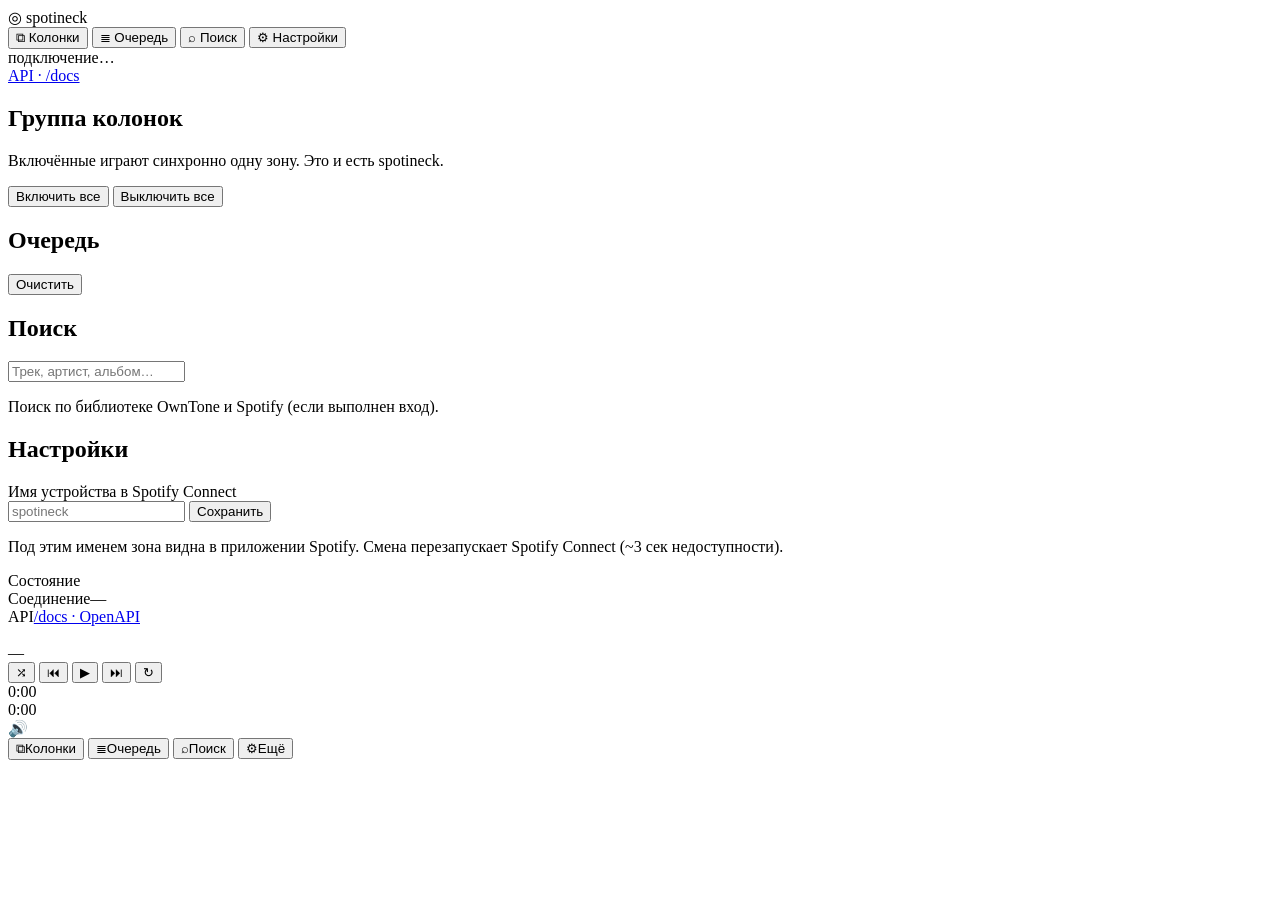
==== api/app/static/index.html @ 07d91592 "feat: spotineck — synced multiroom zone over spotify connect and airplay" ====
<!DOCTYPE html>
<html lang="ru">
<head>
  <meta charset="UTF-8" />
  <meta name="viewport" content="width=device-width, initial-scale=1.0, maximum-scale=1, viewport-fit=cover" />
  <meta name="theme-color" content="#000000" />
  <title>spotineck</title>
  <link rel="stylesheet" href="/styles.css" />
</head>
<body>
  <div id="app">
    <!-- Sidebar (desktop) -->
    <aside class="sidebar">
      <div class="brand"><span class="logo">◎</span> spotineck</div>
      <nav class="nav">
        <button class="nav-item active" data-view="speakers"><span class="ic">⧉</span> Колонки</button>
        <button class="nav-item" data-view="queue"><span class="ic">≣</span> Очередь</button>
        <button class="nav-item" data-view="search"><span class="ic">⌕</span> Поиск</button>
        <button class="nav-item" data-view="settings"><span class="ic">⚙</span> Настройки</button>
      </nav>
      <div class="sidebar-foot">
        <div class="conn"><span class="dot" id="conn-dot"></span><span id="conn-text">подключение…</span></div>
        <a href="/docs" target="_blank" class="apilink">API · /docs</a>
      </div>
    </aside>

    <!-- Main -->
    <main class="main">
      <!-- Speakers -->
      <section class="view" id="view-speakers">
        <header class="view-head">
          <h1>Группа колонок</h1>
          <p class="muted">Включённые играют синхронно одну зону. Это и есть spotineck.</p>
        </header>
        <div class="speakers-actions">
          <button id="btn-all-on" class="chip">Включить все</button>
          <button id="btn-all-off" class="chip">Выключить все</button>
        </div>
        <div id="speakers-list" class="speakers-grid"></div>
      </section>

      <!-- Queue -->
      <section class="view hidden" id="view-queue">
        <header class="view-head"><h1>Очередь</h1><button id="btn-clear-queue" class="chip">Очистить</button></header>
        <div id="queue-list" class="track-list"></div>
      </section>

      <!-- Search -->
      <section class="view hidden" id="view-search">
        <header class="view-head"><h1>Поиск</h1></header>
        <input id="search-input" class="search-box" placeholder="Трек, артист, альбом…" />
        <div id="search-results" class="track-list"></div>
        <p class="muted hint">Поиск по библиотеке OwnTone и Spotify (если выполнен вход).</p>
      </section>

      <!-- Settings -->
      <section class="view hidden" id="view-settings">
        <header class="view-head"><h1>Настройки</h1></header>

        <div class="card">
          <div class="card-title">Имя устройства в Spotify Connect</div>
          <div class="setting-row">
            <input id="device-name-input" class="text-input" maxlength="32" placeholder="spotineck" />
            <button id="device-name-save" class="btn-primary">Сохранить</button>
          </div>
          <p class="muted hint" id="device-name-hint">
            Под этим именем зона видна в приложении Spotify. Смена перезапускает
            Spotify Connect (~3 сек недоступности).
          </p>
        </div>

        <div class="card">
          <div class="card-title">Состояние</div>
          <div class="kv"><span class="muted">Соединение</span><span id="set-conn">—</span></div>
          <div class="kv"><span class="muted">API</span><a href="/docs" target="_blank" class="apilink">/docs · OpenAPI</a></div>
        </div>
      </section>
    </main>
  </div>

  <!-- Now playing -->
  <footer class="nowbar">
    <div class="np-track">
      <img id="np-art" class="np-art" alt="" />
      <div class="np-meta">
        <div id="np-title" class="np-title">—</div>
        <div id="np-artist" class="np-artist muted"></div>
      </div>
    </div>
    <div class="np-center">
      <div class="np-controls">
        <button id="c-shuffle" class="ctl" title="Перемешать">⤮</button>
        <button id="c-prev" class="ctl" title="Назад">⏮</button>
        <button id="c-play" class="ctl play" title="Play/Pause">▶</button>
        <button id="c-next" class="ctl" title="Вперёд">⏭</button>
        <button id="c-repeat" class="ctl" title="Повтор">↻</button>
      </div>
      <div class="np-seek">
        <span id="t-cur" class="t">0:00</span>
        <div class="bar" id="seek-bar"><div class="bar-fill" id="seek-fill"></div></div>
        <span id="t-len" class="t">0:00</span>
      </div>
    </div>
    <div class="np-right">
      <span class="vol-ic">🔊</span>
      <div class="bar vol" id="vol-bar"><div class="bar-fill" id="vol-fill"></div></div>
    </div>
  </footer>

  <!-- Bottom nav (mobile) -->
  <nav class="mobile-nav">
    <button class="mnav-item active" data-view="speakers"><span class="ic">⧉</span><span>Колонки</span></button>
    <button class="mnav-item" data-view="queue"><span class="ic">≣</span><span>Очередь</span></button>
    <button class="mnav-item" data-view="search"><span class="ic">⌕</span><span>Поиск</span></button>
    <button class="mnav-item" data-view="settings"><span class="ic">⚙</span><span>Ещё</span></button>
  </nav>

  <script src="/app.js"></script>
</body>
</html>
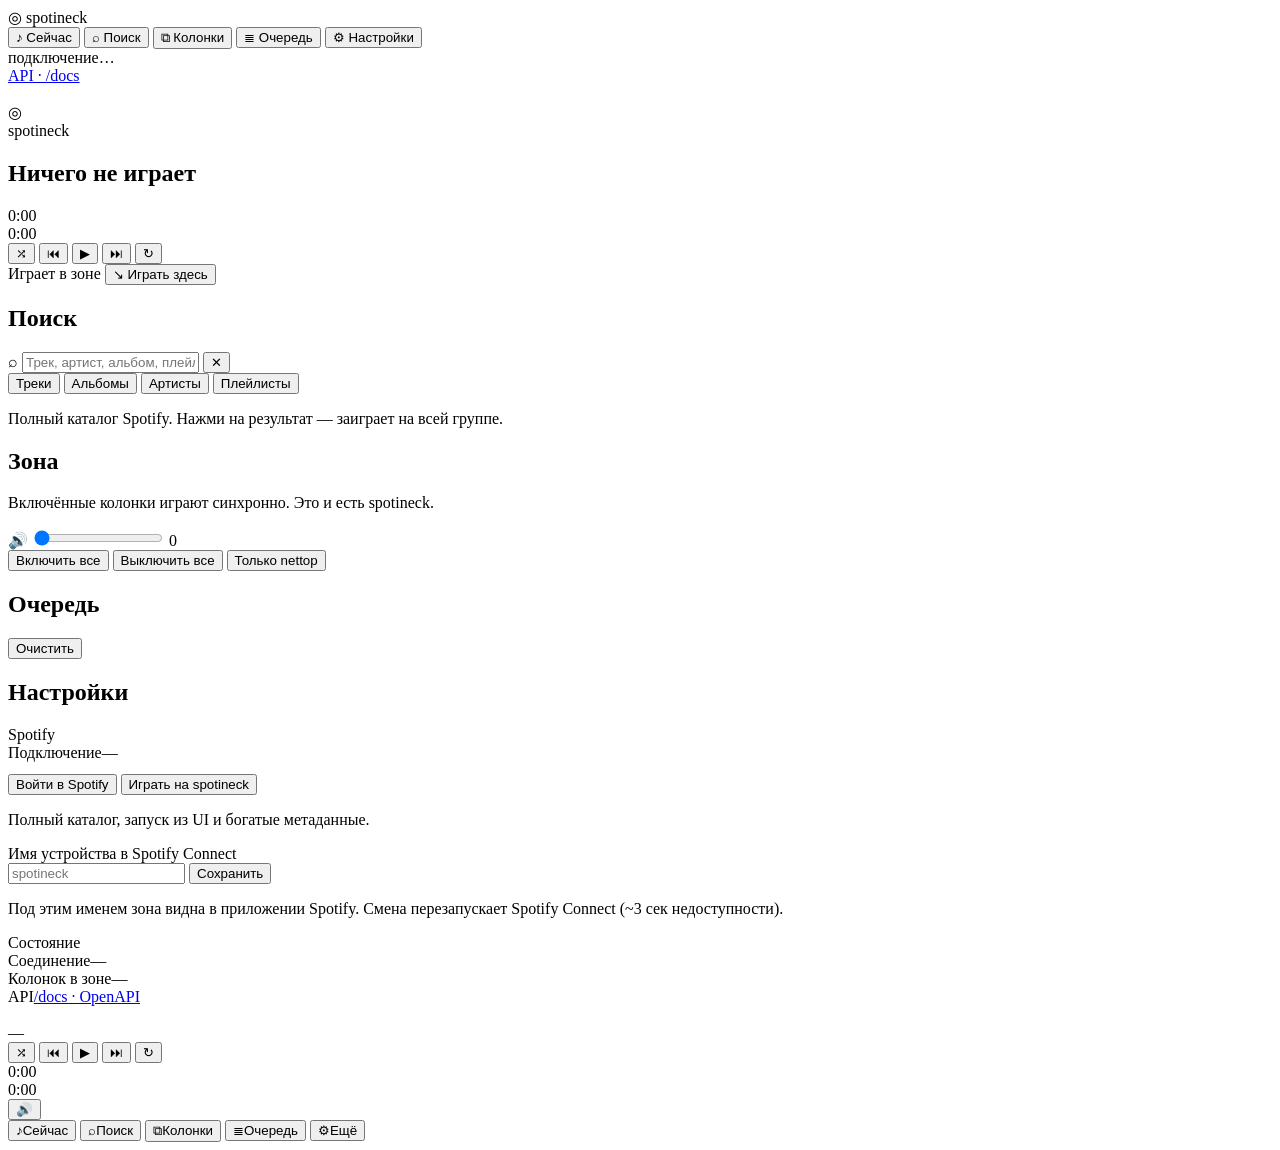
==== commit 610b27ed: "feat(ui): powerful now-playing, spotify catalog search and PWA install rework the web UI into a full" ====
--- a/api/app/static/index.html
+++ b/api/app/static/index.html
@@ -5,20 +5,35 @@
   <meta name="viewport" content="width=device-width, initial-scale=1.0, maximum-scale=1, viewport-fit=cover" />
   <meta name="theme-color" content="#000000" />
   <title>spotineck</title>
+
+  <!-- PWA: установка на домашний экран (Android/iOS) -->
+  <link rel="manifest" href="/manifest.webmanifest" />
+  <meta name="mobile-web-app-capable" content="yes" />
+  <meta name="apple-mobile-web-app-capable" content="yes" />
+  <meta name="apple-mobile-web-app-status-bar-style" content="black-translucent" />
+  <meta name="apple-mobile-web-app-title" content="spotineck" />
+  <link rel="apple-touch-icon" href="/apple-touch-icon.png" />
+  <link rel="icon" href="/icon-192.png" type="image/png" />
+
   <link rel="stylesheet" href="/styles.css" />
 </head>
 <body>
+  <!-- амбиентный фон из обложки -->
+  <div id="ambient"></div>
+
   <div id="app">
     <!-- Sidebar (desktop) -->
     <aside class="sidebar">
       <div class="brand"><span class="logo">◎</span> spotineck</div>
       <nav class="nav">
-        <button class="nav-item active" data-view="speakers"><span class="ic">⧉</span> Колонки</button>
+        <button class="nav-item active" data-view="now"><span class="ic">♪</span> Сейчас</button>
+        <button class="nav-item" data-view="search"><span class="ic">⌕</span> Поиск</button>
+        <button class="nav-item" data-view="speakers"><span class="ic">⧉</span> Колонки</button>
         <button class="nav-item" data-view="queue"><span class="ic">≣</span> Очередь</button>
-        <button class="nav-item" data-view="search"><span class="ic">⌕</span> Поиск</button>
         <button class="nav-item" data-view="settings"><span class="ic">⚙</span> Настройки</button>
       </nav>
       <div class="sidebar-foot">
+        <div id="zone-summary" class="zone-summary muted"></div>
         <div class="conn"><span class="dot" id="conn-dot"></span><span id="conn-text">подключение…</span></div>
         <a href="/docs" target="_blank" class="apilink">API · /docs</a>
       </div>
@@ -26,36 +41,100 @@
 
     <!-- Main -->
     <main class="main">
-      <!-- Speakers -->
-      <section class="view" id="view-speakers">
+      <!-- NOW PLAYING (hero) -->
+      <section class="view" id="view-now">
+        <div class="now-hero">
+          <div class="now-art-wrap">
+            <img id="hero-art" class="now-art" alt="" />
+            <div id="hero-art-ph" class="now-art ph">◎</div>
+          </div>
+          <div class="now-info">
+            <div id="hero-source" class="now-source">spotineck</div>
+            <h1 id="hero-title" class="now-title">Ничего не играет</h1>
+            <div id="hero-artist" class="now-artist muted"></div>
+            <div id="hero-album" class="now-album muted"></div>
+
+            <div class="now-seek">
+              <span id="h-cur" class="t">0:00</span>
+              <div class="bar lg" id="hero-seek"><div class="bar-buf"></div><div class="bar-fill" id="hero-fill"></div><div class="bar-knob"></div></div>
+              <span id="h-len" class="t">0:00</span>
+            </div>
+
+            <div class="now-controls">
+              <button id="h-shuffle" class="ctl" title="Перемешать (S)">⤮</button>
+              <button id="h-prev" class="ctl" title="Назад (←)">⏮</button>
+              <button id="h-play" class="ctl play lg" title="Play/Pause (Пробел)">▶</button>
+              <button id="h-next" class="ctl" title="Вперёд (→)">⏭</button>
+              <button id="h-repeat" class="ctl" title="Повтор (R)">↻</button>
+            </div>
+
+            <div class="now-zone">
+              <div class="now-zone-head">
+                <span class="muted">Играет в зоне</span>
+                <button id="h-playhere" class="chip ghost hidden" title="Перенести Spotify на spotineck">↘ Играть здесь</button>
+              </div>
+              <div id="now-chips" class="now-chips"></div>
+            </div>
+          </div>
+        </div>
+      </section>
+
+      <!-- SEARCH -->
+      <section class="view hidden" id="view-search">
+        <header class="view-head"><h1>Поиск</h1></header>
+        <div class="search-bar">
+          <span class="search-ic">⌕</span>
+          <input id="search-input" class="search-box" placeholder="Трек, артист, альбом, плейлист…" autocomplete="off" />
+          <button id="search-clear" class="search-x hidden">✕</button>
+        </div>
+        <div class="seg" id="search-seg">
+          <button class="seg-item active" data-type="track">Треки</button>
+          <button class="seg-item" data-type="album">Альбомы</button>
+          <button class="seg-item" data-type="artist">Артисты</button>
+          <button class="seg-item" data-type="playlist">Плейлисты</button>
+        </div>
+        <div id="search-results" class="result-list"></div>
+        <p class="muted hint" id="search-hint">Полный каталог Spotify. Нажми на результат — заиграет на всей группе.</p>
+      </section>
+
+      <!-- SPEAKERS -->
+      <section class="view hidden" id="view-speakers">
         <header class="view-head">
-          <h1>Группа колонок</h1>
-          <p class="muted">Включённые играют синхронно одну зону. Это и есть spotineck.</p>
+          <h1>Зона</h1>
+          <p class="muted">Включённые колонки играют синхронно. Это и есть spotineck.</p>
         </header>
+        <div class="master-vol card">
+          <span class="vic">🔊</span>
+          <input type="range" id="master-vol" class="vol-range lg" min="0" max="100" value="0" />
+          <span id="master-vol-val" class="vol-num">0</span>
+        </div>
         <div class="speakers-actions">
           <button id="btn-all-on" class="chip">Включить все</button>
           <button id="btn-all-off" class="chip">Выключить все</button>
+          <button id="btn-only-local" class="chip">Только nettop</button>
         </div>
         <div id="speakers-list" class="speakers-grid"></div>
       </section>
 
-      <!-- Queue -->
+      <!-- QUEUE -->
       <section class="view hidden" id="view-queue">
         <header class="view-head"><h1>Очередь</h1><button id="btn-clear-queue" class="chip">Очистить</button></header>
-        <div id="queue-list" class="track-list"></div>
-      </section>
-
-      <!-- Search -->
-      <section class="view hidden" id="view-search">
-        <header class="view-head"><h1>Поиск</h1></header>
-        <input id="search-input" class="search-box" placeholder="Трек, артист, альбом…" />
-        <div id="search-results" class="track-list"></div>
-        <p class="muted hint">Поиск по библиотеке OwnTone и Spotify (если выполнен вход).</p>
-      </section>
-
-      <!-- Settings -->
+        <div id="queue-list" class="result-list"></div>
+      </section>
+
+      <!-- SETTINGS -->
       <section class="view hidden" id="view-settings">
         <header class="view-head"><h1>Настройки</h1></header>
+
+        <div class="card">
+          <div class="card-title">Spotify</div>
+          <div class="kv"><span class="muted">Подключение</span><span id="sp-status" class="badge">—</span></div>
+          <div class="setting-row" style="margin-top:12px">
+            <button id="sp-login" class="btn-primary hidden">Войти в Spotify</button>
+            <button id="sp-playhere" class="chip hidden">Играть на spotineck</button>
+          </div>
+          <p class="muted hint" id="sp-hint">Полный каталог, запуск из UI и богатые метаданные.</p>
+        </div>
 
         <div class="card">
           <div class="card-title">Имя устройства в Spotify Connect</div>
@@ -72,15 +151,16 @@
         <div class="card">
           <div class="card-title">Состояние</div>
           <div class="kv"><span class="muted">Соединение</span><span id="set-conn">—</span></div>
+          <div class="kv"><span class="muted">Колонок в зоне</span><span id="set-zone">—</span></div>
           <div class="kv"><span class="muted">API</span><a href="/docs" target="_blank" class="apilink">/docs · OpenAPI</a></div>
         </div>
       </section>
     </main>
   </div>
 
-  <!-- Now playing -->
+  <!-- Now playing bar -->
   <footer class="nowbar">
-    <div class="np-track">
+    <div class="np-track" id="np-open">
       <img id="np-art" class="np-art" alt="" />
       <div class="np-meta">
         <div id="np-title" class="np-title">—</div>
@@ -97,23 +177,27 @@
       </div>
       <div class="np-seek">
         <span id="t-cur" class="t">0:00</span>
-        <div class="bar" id="seek-bar"><div class="bar-fill" id="seek-fill"></div></div>
+        <div class="bar" id="seek-bar"><div class="bar-fill" id="seek-fill"></div><div class="bar-knob"></div></div>
         <span id="t-len" class="t">0:00</span>
       </div>
     </div>
     <div class="np-right">
-      <span class="vol-ic">🔊</span>
-      <div class="bar vol" id="vol-bar"><div class="bar-fill" id="vol-fill"></div></div>
+      <button id="vol-mute" class="vol-ic" title="Без звука">🔊</button>
+      <div class="bar vol" id="vol-bar"><div class="bar-fill" id="vol-fill"></div><div class="bar-knob"></div></div>
     </div>
   </footer>
 
   <!-- Bottom nav (mobile) -->
   <nav class="mobile-nav">
-    <button class="mnav-item active" data-view="speakers"><span class="ic">⧉</span><span>Колонки</span></button>
+    <button class="mnav-item active" data-view="now"><span class="ic">♪</span><span>Сейчас</span></button>
+    <button class="mnav-item" data-view="search"><span class="ic">⌕</span><span>Поиск</span></button>
+    <button class="mnav-item" data-view="speakers"><span class="ic">⧉</span><span>Колонки</span></button>
     <button class="mnav-item" data-view="queue"><span class="ic">≣</span><span>Очередь</span></button>
-    <button class="mnav-item" data-view="search"><span class="ic">⌕</span><span>Поиск</span></button>
     <button class="mnav-item" data-view="settings"><span class="ic">⚙</span><span>Ещё</span></button>
   </nav>
+
+  <!-- toasts -->
+  <div id="toasts"></div>
 
   <script src="/app.js"></script>
 </body>
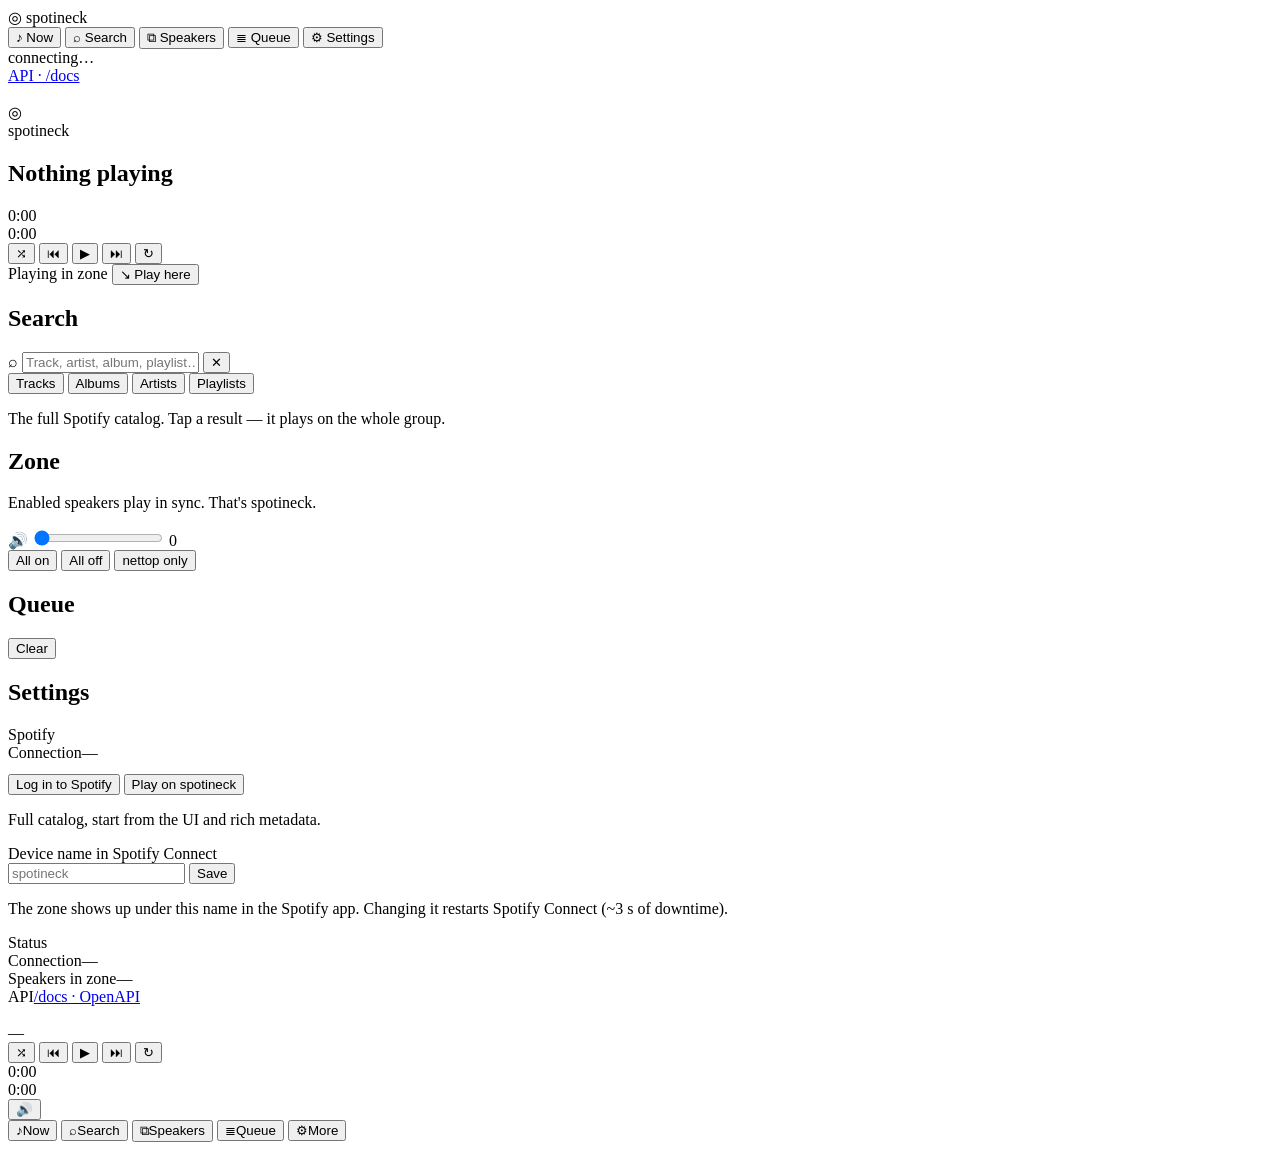
==== commit 6c0ef1ef: "chore: translate repository to english" ====
--- a/api/app/static/index.html
+++ b/api/app/static/index.html
@@ -1,12 +1,12 @@
 <!DOCTYPE html>
-<html lang="ru">
+<html lang="en">
 <head>
   <meta charset="UTF-8" />
   <meta name="viewport" content="width=device-width, initial-scale=1.0, maximum-scale=1, viewport-fit=cover" />
   <meta name="theme-color" content="#000000" />
   <title>spotineck</title>
 
-  <!-- PWA: установка на домашний экран (Android/iOS) -->
+  <!-- PWA: install to the home screen (Android/iOS) -->
   <link rel="manifest" href="/manifest.webmanifest" />
   <meta name="mobile-web-app-capable" content="yes" />
   <meta name="apple-mobile-web-app-capable" content="yes" />
@@ -18,7 +18,7 @@
   <link rel="stylesheet" href="/styles.css" />
 </head>
 <body>
-  <!-- амбиентный фон из обложки -->
+  <!-- ambient background from the artwork -->
   <div id="ambient"></div>
 
   <div id="app">
@@ -26,15 +26,15 @@
     <aside class="sidebar">
       <div class="brand"><span class="logo">◎</span> spotineck</div>
       <nav class="nav">
-        <button class="nav-item active" data-view="now"><span class="ic">♪</span> Сейчас</button>
-        <button class="nav-item" data-view="search"><span class="ic">⌕</span> Поиск</button>
-        <button class="nav-item" data-view="speakers"><span class="ic">⧉</span> Колонки</button>
-        <button class="nav-item" data-view="queue"><span class="ic">≣</span> Очередь</button>
-        <button class="nav-item" data-view="settings"><span class="ic">⚙</span> Настройки</button>
+        <button class="nav-item active" data-view="now"><span class="ic">♪</span> Now</button>
+        <button class="nav-item" data-view="search"><span class="ic">⌕</span> Search</button>
+        <button class="nav-item" data-view="speakers"><span class="ic">⧉</span> Speakers</button>
+        <button class="nav-item" data-view="queue"><span class="ic">≣</span> Queue</button>
+        <button class="nav-item" data-view="settings"><span class="ic">⚙</span> Settings</button>
       </nav>
       <div class="sidebar-foot">
         <div id="zone-summary" class="zone-summary muted"></div>
-        <div class="conn"><span class="dot" id="conn-dot"></span><span id="conn-text">подключение…</span></div>
+        <div class="conn"><span class="dot" id="conn-dot"></span><span id="conn-text">connecting…</span></div>
         <a href="/docs" target="_blank" class="apilink">API · /docs</a>
       </div>
     </aside>
@@ -50,7 +50,7 @@
           </div>
           <div class="now-info">
             <div id="hero-source" class="now-source">spotineck</div>
-            <h1 id="hero-title" class="now-title">Ничего не играет</h1>
+            <h1 id="hero-title" class="now-title">Nothing playing</h1>
             <div id="hero-artist" class="now-artist muted"></div>
             <div id="hero-album" class="now-album muted"></div>
 
@@ -61,17 +61,17 @@
             </div>
 
             <div class="now-controls">
-              <button id="h-shuffle" class="ctl" title="Перемешать (S)">⤮</button>
-              <button id="h-prev" class="ctl" title="Назад (←)">⏮</button>
-              <button id="h-play" class="ctl play lg" title="Play/Pause (Пробел)">▶</button>
-              <button id="h-next" class="ctl" title="Вперёд (→)">⏭</button>
-              <button id="h-repeat" class="ctl" title="Повтор (R)">↻</button>
+              <button id="h-shuffle" class="ctl" title="Shuffle (S)">⤮</button>
+              <button id="h-prev" class="ctl" title="Previous (←)">⏮</button>
+              <button id="h-play" class="ctl play lg" title="Play/Pause (Space)">▶</button>
+              <button id="h-next" class="ctl" title="Next (→)">⏭</button>
+              <button id="h-repeat" class="ctl" title="Repeat (R)">↻</button>
             </div>
 
             <div class="now-zone">
               <div class="now-zone-head">
-                <span class="muted">Играет в зоне</span>
-                <button id="h-playhere" class="chip ghost hidden" title="Перенести Spotify на spotineck">↘ Играть здесь</button>
+                <span class="muted">Playing in zone</span>
+                <button id="h-playhere" class="chip ghost hidden" title="Transfer Spotify to spotineck">↘ Play here</button>
               </div>
               <div id="now-chips" class="now-chips"></div>
             </div>
@@ -81,27 +81,27 @@
 
       <!-- SEARCH -->
       <section class="view hidden" id="view-search">
-        <header class="view-head"><h1>Поиск</h1></header>
+        <header class="view-head"><h1>Search</h1></header>
         <div class="search-bar">
           <span class="search-ic">⌕</span>
-          <input id="search-input" class="search-box" placeholder="Трек, артист, альбом, плейлист…" autocomplete="off" />
+          <input id="search-input" class="search-box" placeholder="Track, artist, album, playlist…" autocomplete="off" />
           <button id="search-clear" class="search-x hidden">✕</button>
         </div>
         <div class="seg" id="search-seg">
-          <button class="seg-item active" data-type="track">Треки</button>
-          <button class="seg-item" data-type="album">Альбомы</button>
-          <button class="seg-item" data-type="artist">Артисты</button>
-          <button class="seg-item" data-type="playlist">Плейлисты</button>
+          <button class="seg-item active" data-type="track">Tracks</button>
+          <button class="seg-item" data-type="album">Albums</button>
+          <button class="seg-item" data-type="artist">Artists</button>
+          <button class="seg-item" data-type="playlist">Playlists</button>
         </div>
         <div id="search-results" class="result-list"></div>
-        <p class="muted hint" id="search-hint">Полный каталог Spotify. Нажми на результат — заиграет на всей группе.</p>
+        <p class="muted hint" id="search-hint">The full Spotify catalog. Tap a result — it plays on the whole group.</p>
       </section>
 
       <!-- SPEAKERS -->
       <section class="view hidden" id="view-speakers">
         <header class="view-head">
-          <h1>Зона</h1>
-          <p class="muted">Включённые колонки играют синхронно. Это и есть spotineck.</p>
+          <h1>Zone</h1>
+          <p class="muted">Enabled speakers play in sync. That's spotineck.</p>
         </header>
         <div class="master-vol card">
           <span class="vic">🔊</span>
@@ -109,49 +109,49 @@
           <span id="master-vol-val" class="vol-num">0</span>
         </div>
         <div class="speakers-actions">
-          <button id="btn-all-on" class="chip">Включить все</button>
-          <button id="btn-all-off" class="chip">Выключить все</button>
-          <button id="btn-only-local" class="chip">Только nettop</button>
+          <button id="btn-all-on" class="chip">All on</button>
+          <button id="btn-all-off" class="chip">All off</button>
+          <button id="btn-only-local" class="chip">nettop only</button>
         </div>
         <div id="speakers-list" class="speakers-grid"></div>
       </section>
 
       <!-- QUEUE -->
       <section class="view hidden" id="view-queue">
-        <header class="view-head"><h1>Очередь</h1><button id="btn-clear-queue" class="chip">Очистить</button></header>
+        <header class="view-head"><h1>Queue</h1><button id="btn-clear-queue" class="chip">Clear</button></header>
         <div id="queue-list" class="result-list"></div>
       </section>
 
       <!-- SETTINGS -->
       <section class="view hidden" id="view-settings">
-        <header class="view-head"><h1>Настройки</h1></header>
+        <header class="view-head"><h1>Settings</h1></header>
 
         <div class="card">
           <div class="card-title">Spotify</div>
-          <div class="kv"><span class="muted">Подключение</span><span id="sp-status" class="badge">—</span></div>
+          <div class="kv"><span class="muted">Connection</span><span id="sp-status" class="badge">—</span></div>
           <div class="setting-row" style="margin-top:12px">
-            <button id="sp-login" class="btn-primary hidden">Войти в Spotify</button>
-            <button id="sp-playhere" class="chip hidden">Играть на spotineck</button>
-          </div>
-          <p class="muted hint" id="sp-hint">Полный каталог, запуск из UI и богатые метаданные.</p>
+            <button id="sp-login" class="btn-primary hidden">Log in to Spotify</button>
+            <button id="sp-playhere" class="chip hidden">Play on spotineck</button>
+          </div>
+          <p class="muted hint" id="sp-hint">Full catalog, start from the UI and rich metadata.</p>
         </div>
 
         <div class="card">
-          <div class="card-title">Имя устройства в Spotify Connect</div>
+          <div class="card-title">Device name in Spotify Connect</div>
           <div class="setting-row">
             <input id="device-name-input" class="text-input" maxlength="32" placeholder="spotineck" />
-            <button id="device-name-save" class="btn-primary">Сохранить</button>
+            <button id="device-name-save" class="btn-primary">Save</button>
           </div>
           <p class="muted hint" id="device-name-hint">
-            Под этим именем зона видна в приложении Spotify. Смена перезапускает
-            Spotify Connect (~3 сек недоступности).
+            The zone shows up under this name in the Spotify app. Changing it restarts
+            Spotify Connect (~3 s of downtime).
           </p>
         </div>
 
         <div class="card">
-          <div class="card-title">Состояние</div>
-          <div class="kv"><span class="muted">Соединение</span><span id="set-conn">—</span></div>
-          <div class="kv"><span class="muted">Колонок в зоне</span><span id="set-zone">—</span></div>
+          <div class="card-title">Status</div>
+          <div class="kv"><span class="muted">Connection</span><span id="set-conn">—</span></div>
+          <div class="kv"><span class="muted">Speakers in zone</span><span id="set-zone">—</span></div>
           <div class="kv"><span class="muted">API</span><a href="/docs" target="_blank" class="apilink">/docs · OpenAPI</a></div>
         </div>
       </section>
@@ -169,11 +169,11 @@
     </div>
     <div class="np-center">
       <div class="np-controls">
-        <button id="c-shuffle" class="ctl" title="Перемешать">⤮</button>
-        <button id="c-prev" class="ctl" title="Назад">⏮</button>
+        <button id="c-shuffle" class="ctl" title="Shuffle">⤮</button>
+        <button id="c-prev" class="ctl" title="Previous">⏮</button>
         <button id="c-play" class="ctl play" title="Play/Pause">▶</button>
-        <button id="c-next" class="ctl" title="Вперёд">⏭</button>
-        <button id="c-repeat" class="ctl" title="Повтор">↻</button>
+        <button id="c-next" class="ctl" title="Next">⏭</button>
+        <button id="c-repeat" class="ctl" title="Repeat">↻</button>
       </div>
       <div class="np-seek">
         <span id="t-cur" class="t">0:00</span>
@@ -182,18 +182,18 @@
       </div>
     </div>
     <div class="np-right">
-      <button id="vol-mute" class="vol-ic" title="Без звука">🔊</button>
+      <button id="vol-mute" class="vol-ic" title="Mute">🔊</button>
       <div class="bar vol" id="vol-bar"><div class="bar-fill" id="vol-fill"></div><div class="bar-knob"></div></div>
     </div>
   </footer>
 
   <!-- Bottom nav (mobile) -->
   <nav class="mobile-nav">
-    <button class="mnav-item active" data-view="now"><span class="ic">♪</span><span>Сейчас</span></button>
-    <button class="mnav-item" data-view="search"><span class="ic">⌕</span><span>Поиск</span></button>
-    <button class="mnav-item" data-view="speakers"><span class="ic">⧉</span><span>Колонки</span></button>
-    <button class="mnav-item" data-view="queue"><span class="ic">≣</span><span>Очередь</span></button>
-    <button class="mnav-item" data-view="settings"><span class="ic">⚙</span><span>Ещё</span></button>
+    <button class="mnav-item active" data-view="now"><span class="ic">♪</span><span>Now</span></button>
+    <button class="mnav-item" data-view="search"><span class="ic">⌕</span><span>Search</span></button>
+    <button class="mnav-item" data-view="speakers"><span class="ic">⧉</span><span>Speakers</span></button>
+    <button class="mnav-item" data-view="queue"><span class="ic">≣</span><span>Queue</span></button>
+    <button class="mnav-item" data-view="settings"><span class="ic">⚙</span><span>More</span></button>
   </nav>
 
   <!-- toasts -->
